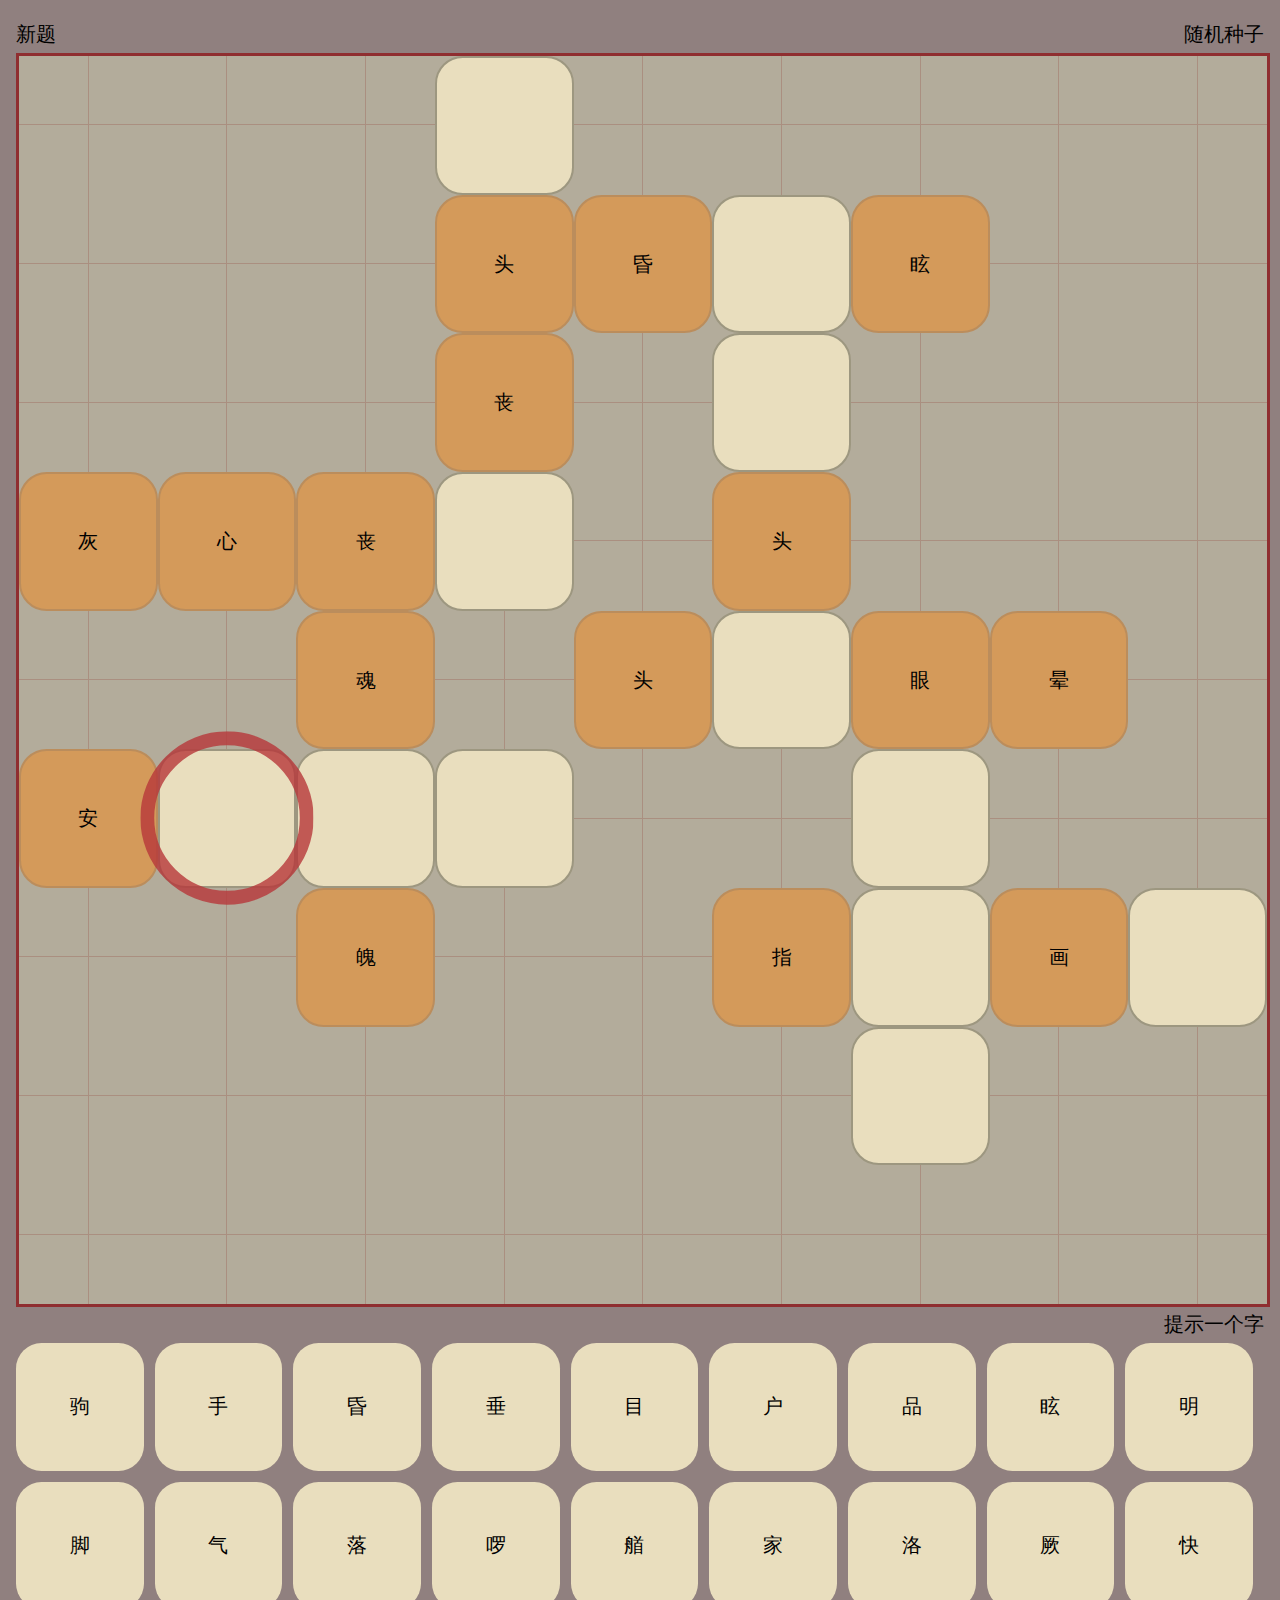
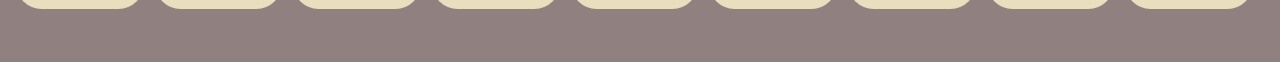
==== index.html @ 53da3534 "Add files via upload" ====
<!DOCTYPE html>
<html lang="zh">

<head>
    <meta charset="UTF-8">
    <meta http-equiv="X-UA-Compatible" content="IE=edge">
    <meta name="viewport"
        content="width=device-width,initial-scale=1.0,maximum-scale=1.0,user-scalable=1.0,user-scalable=no;">
    <title>成语填字</title>
    <style>*{margin: 0;padding: 0;box-sizing: border-box;user-select: none;-webkit-user-select: none;-moz-user-select: none;}html,body{background-color: #90807f;display: flex;flex-direction: column;width: 100%;}.bdp{position: sticky !important;}.bdp>svg{z-index: 20;position: absolute !important;transform: translate(-50%,-50%) !important;display: none;}.rdbd{border-color: #8f2e30;}.st,.space,.suc{z-index: 10;border-radius: 20%;position: relative !important;display: flex;flex-direction: row;align-items: center;justify-content: center;width: 100%;}.st{background-color: #d49a5a;border: 2px #bb8d5c solid;}.space{background-color: #e9debe;border: 2px #9d9780 solid;}.suc{background-color: #dfb831;border: 2px #a19461 solid;}.err{color: #db4345;}main{flex: 1 1 0;margin: 1rem;}main>div:nth-of-type(1),main>div:nth-of-type(4)>div:nth-of-type(1){display: flex;font-size: 1.25rem;margin: .3rem 0;}main>div:nth-of-type(1),main>div:nth-of-type(2){justify-content: space-between;flex-direction: row;}main>div:nth-of-type(2){display: flex;}main>div:nth-of-type(2){height: 0;overflow: hidden;}main>div:nth-of-type(2){transition: height .3s ease-in-out;}main>div:nth-of-type(2).show{height: 2rem;}main>div:nth-of-type(2) input{font-size: 1.2rem;}main>div:nth-of-type(2) input.seed{min-width: 8rem;}main>div:nth-of-type(2) input.button{padding-left: .2rem;padding-right: .2rem;}main>div:nth-of-type(2)>span:nth-of-type(2){display: none;}main>div:nth-of-type(4)>div:nth-of-type(1){flex-direction: row-reverse;}main>div:nth-of-type(5){display: flex;flex-direction: row;align-items: center;justify-content: center;margin: .8rem 0;}main>div:nth-of-type(5)>span{display: none;font-size: 1.5rem;padding: .4rem 1rem;}table,tr,td{border-collapse: collapse;}.bdp>table div{height: 0 !important;position: sticky !important;display: flex;flex-direction: row;}.bdp>table div>span{/* position: absolute !important; */position: relative !important;flex: 1 1 0;display: flex;flex-direction: row;align-items: center;justify-content: center;font-size: 1.25rem;}table,tr{gap: 0 !important;}.bdp>table{background-color: #b3ac9b;width: 100%;border-width: 3px;border-style: solid;display: flex;flex-direction: column;box-sizing: content-box;}tr{flex: 1 1 0;display: flex;flex-direction: row;}.bdp>table>tr:nth-of-type(2n+1){border-bottom: 1px #aa8f80 solid;}.bdp>table>tr>td+td:nth-of-type(2n){border-left: 1px #aa8f80 solid;}td{flex: 1 1 0;}table.bakbd,table.bakbd *{border-style: none;}table.bakbd{width: 100%;display: flex;flex-direction: column;}table.bakbd td>span{display: none;flex-direction: row;align-items: center;justify-content: center;font-size: 1.25rem;}table.bakbd td>span.show{display: flex;width: 92%;height: 92%;background-color: #e9debe;border-radius: 20%;}</style>
    <link rel="icon" href="favicon.ico">
</head>

<body>
    <main>
        <div><span id="xinti">新题</span><span id="suijizhongzi">随机种子</span></div>
        <div><span><input type="text" size="1" readonly="readonly" class="seed"></span><span><input type="text" size="1"
                    placeholder="输入随机种子" class="seed"></span><span><input type="button" size="1" value="自定义随机种子"
                    class="button"></span><span><input type="button" size="1" value="关闭" class="button"></span></div>
        <div class="bdp">
            <svg xmlns="http://www.w3.org/2000/svg" width="16" height="16" fill="none" stroke="#b63739"
                stroke-opacity="0.8" stroke-width="8" viewBox="0 0 100 100">
                <circle cx="50" cy="50" r="46" />
            </svg>
            <table class="rdbd"></table>
        </div>
        <div>
            <div><span id="tishi">提示一个字</span></div>
            <div>
                <table class="bakbd"></table>
            </div>
        </div>
        <div><span id="xinti2">新题</span></div>
    </main>
    <script src="all.s.js"></script>
</body>

</html>
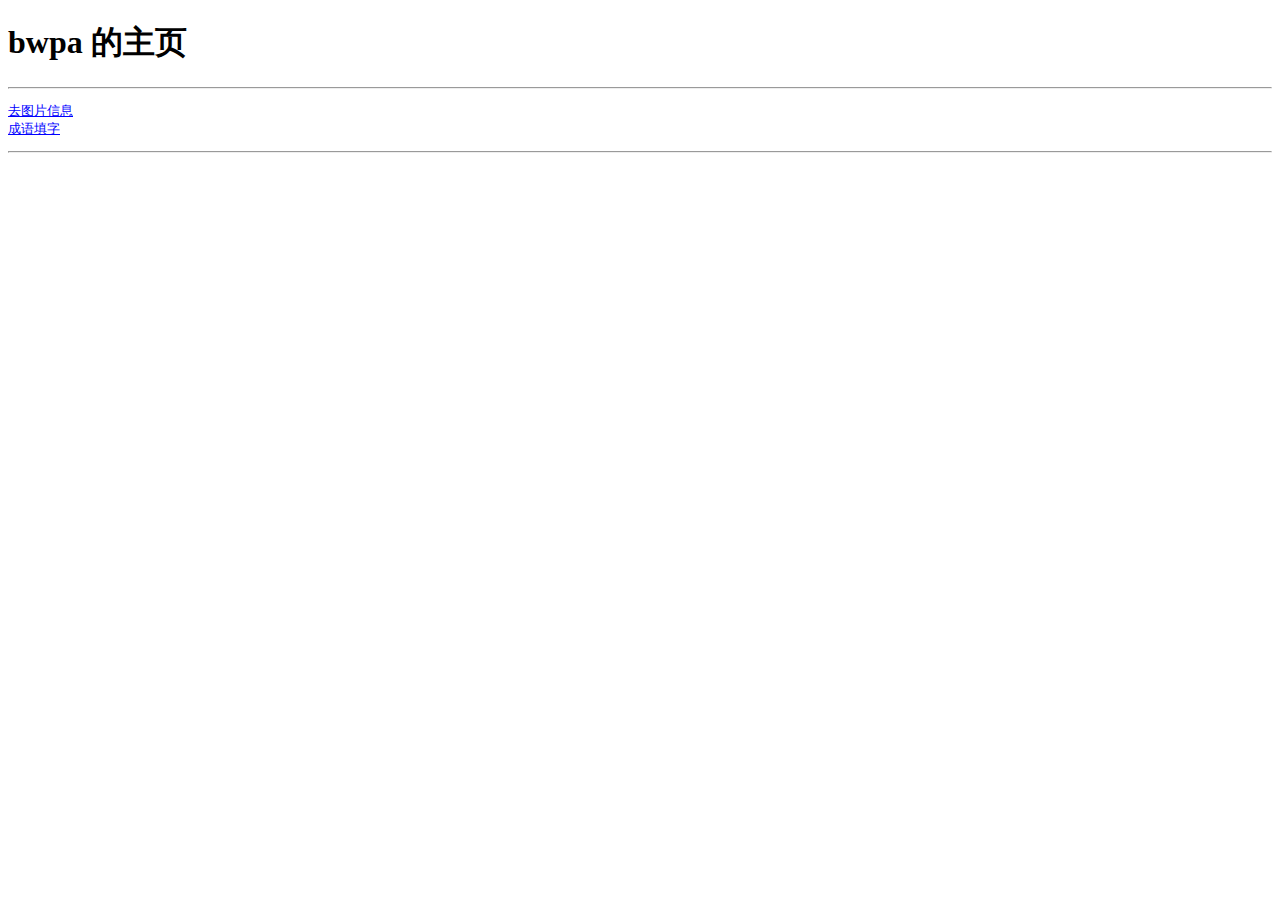
==== commit a6e257c7: "Create index.html" ====
--- a/index.html
+++ b/index.html
@@ -1,38 +1,27 @@
 <!DOCTYPE html>
-<html lang="zh">
+<html>
 
 <head>
-    <meta charset="UTF-8">
-    <meta http-equiv="X-UA-Compatible" content="IE=edge">
-    <meta name="viewport"
-        content="width=device-width,initial-scale=1.0,maximum-scale=1.0,user-scalable=1.0,user-scalable=no;">
-    <title>成语填字</title>
-    <style>*{margin: 0;padding: 0;box-sizing: border-box;user-select: none;-webkit-user-select: none;-moz-user-select: none;}html,body{background-color: #90807f;display: flex;flex-direction: column;width: 100%;}.bdp{position: sticky !important;}.bdp>svg{z-index: 20;position: absolute !important;transform: translate(-50%,-50%) !important;display: none;}.rdbd{border-color: #8f2e30;}.st,.space,.suc{z-index: 10;border-radius: 20%;position: relative !important;display: flex;flex-direction: row;align-items: center;justify-content: center;width: 100%;}.st{background-color: #d49a5a;border: 2px #bb8d5c solid;}.space{background-color: #e9debe;border: 2px #9d9780 solid;}.suc{background-color: #dfb831;border: 2px #a19461 solid;}.err{color: #db4345;}main{flex: 1 1 0;margin: 1rem;}main>div:nth-of-type(1),main>div:nth-of-type(4)>div:nth-of-type(1){display: flex;font-size: 1.25rem;margin: .3rem 0;}main>div:nth-of-type(1),main>div:nth-of-type(2){justify-content: space-between;flex-direction: row;}main>div:nth-of-type(2){display: flex;}main>div:nth-of-type(2){height: 0;overflow: hidden;}main>div:nth-of-type(2){transition: height .3s ease-in-out;}main>div:nth-of-type(2).show{height: 2rem;}main>div:nth-of-type(2) input{font-size: 1.2rem;}main>div:nth-of-type(2) input.seed{min-width: 8rem;}main>div:nth-of-type(2) input.button{padding-left: .2rem;padding-right: .2rem;}main>div:nth-of-type(2)>span:nth-of-type(2){display: none;}main>div:nth-of-type(4)>div:nth-of-type(1){flex-direction: row-reverse;}main>div:nth-of-type(5){display: flex;flex-direction: row;align-items: center;justify-content: center;margin: .8rem 0;}main>div:nth-of-type(5)>span{display: none;font-size: 1.5rem;padding: .4rem 1rem;}table,tr,td{border-collapse: collapse;}.bdp>table div{height: 0 !important;position: sticky !important;display: flex;flex-direction: row;}.bdp>table div>span{/* position: absolute !important; */position: relative !important;flex: 1 1 0;display: flex;flex-direction: row;align-items: center;justify-content: center;font-size: 1.25rem;}table,tr{gap: 0 !important;}.bdp>table{background-color: #b3ac9b;width: 100%;border-width: 3px;border-style: solid;display: flex;flex-direction: column;box-sizing: content-box;}tr{flex: 1 1 0;display: flex;flex-direction: row;}.bdp>table>tr:nth-of-type(2n+1){border-bottom: 1px #aa8f80 solid;}.bdp>table>tr>td+td:nth-of-type(2n){border-left: 1px #aa8f80 solid;}td{flex: 1 1 0;}table.bakbd,table.bakbd *{border-style: none;}table.bakbd{width: 100%;display: flex;flex-direction: column;}table.bakbd td>span{display: none;flex-direction: row;align-items: center;justify-content: center;font-size: 1.25rem;}table.bakbd td>span.show{display: flex;width: 92%;height: 92%;background-color: #e9debe;border-radius: 20%;}</style>
-    <link rel="icon" href="favicon.ico">
+  <meta charset="UTF-8">
+  <meta http-equiv="X-UA-Compatible" content="IE=edge">
+  <meta name="viewport"
+    content="width=device-width,initial-scale=1.0,maximum-scale=1.0,user-scalable=1.0,user-scalable=no;">
+  <title>bwpa 的主页</title>
+  <style type="text/css">
+    a {
+      color: blue;
+    }
+  </style>
 </head>
 
 <body>
-    <main>
-        <div><span id="xinti">新题</span><span id="suijizhongzi">随机种子</span></div>
-        <div><span><input type="text" size="1" readonly="readonly" class="seed"></span><span><input type="text" size="1"
-                    placeholder="输入随机种子" class="seed"></span><span><input type="button" size="1" value="自定义随机种子"
-                    class="button"></span><span><input type="button" size="1" value="关闭" class="button"></span></div>
-        <div class="bdp">
-            <svg xmlns="http://www.w3.org/2000/svg" width="16" height="16" fill="none" stroke="#b63739"
-                stroke-opacity="0.8" stroke-width="8" viewBox="0 0 100 100">
-                <circle cx="50" cy="50" r="46" />
-            </svg>
-            <table class="rdbd"></table>
-        </div>
-        <div>
-            <div><span id="tishi">提示一个字</span></div>
-            <div>
-                <table class="bakbd"></table>
-            </div>
-        </div>
-        <div><span id="xinti2">新题</span></div>
-    </main>
-    <script src="all.s.js"></script>
+  <h1>bwpa 的主页</h1>
+  <hr>
+  <pre>
+<a href="img/">去图片信息</a>
+<a href="cy/">成语填字</a>
+</pre>
+  <hr>
 </body>
 
 </html>
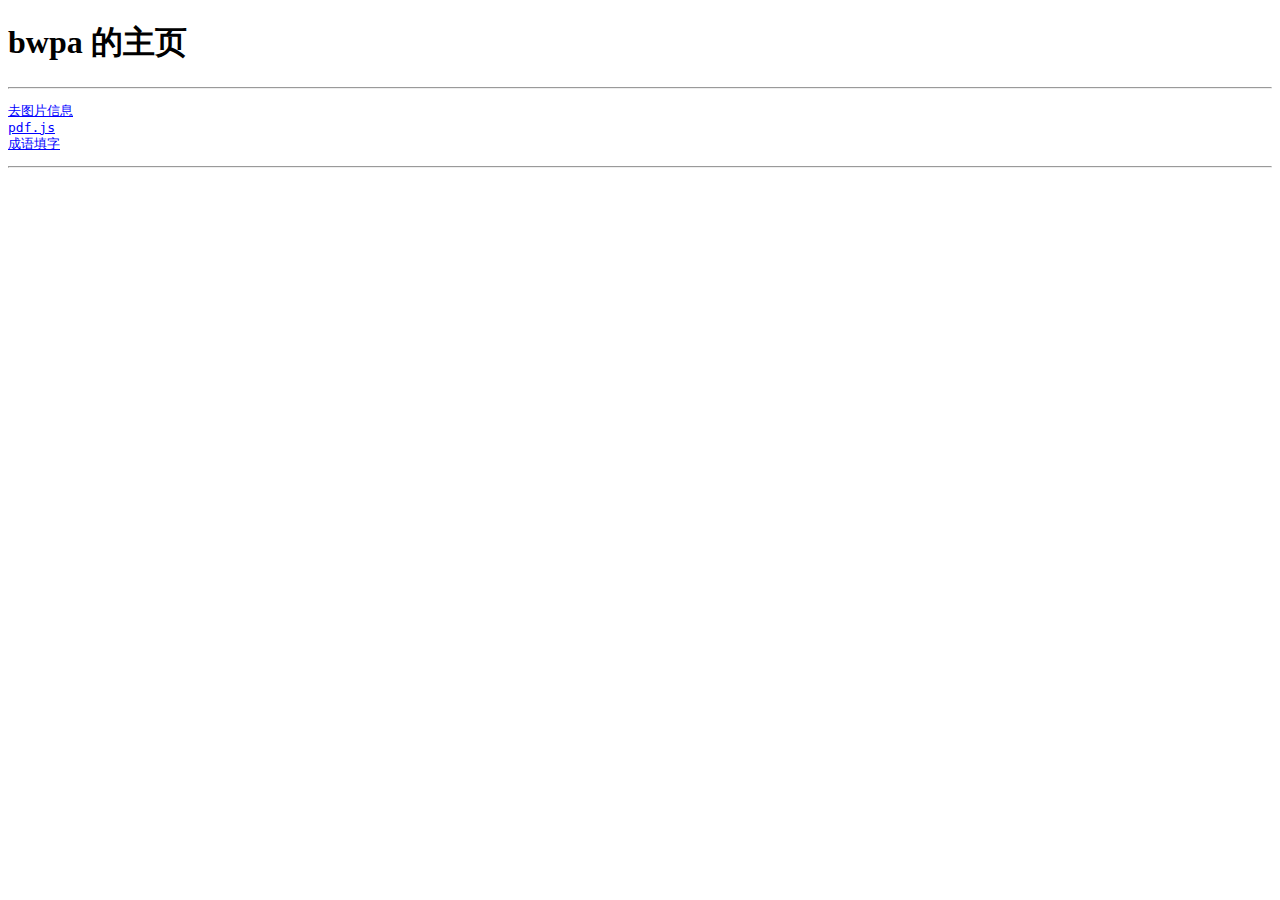
==== commit 2893f955: "Update index.html" ====
--- a/index.html
+++ b/index.html
@@ -19,6 +19,7 @@
   <hr>
   <pre>
 <a href="img/">去图片信息</a>
+<a href="pdf/">pdf.js</a>
 <a href="cy/">成语填字</a>
 </pre>
   <hr>
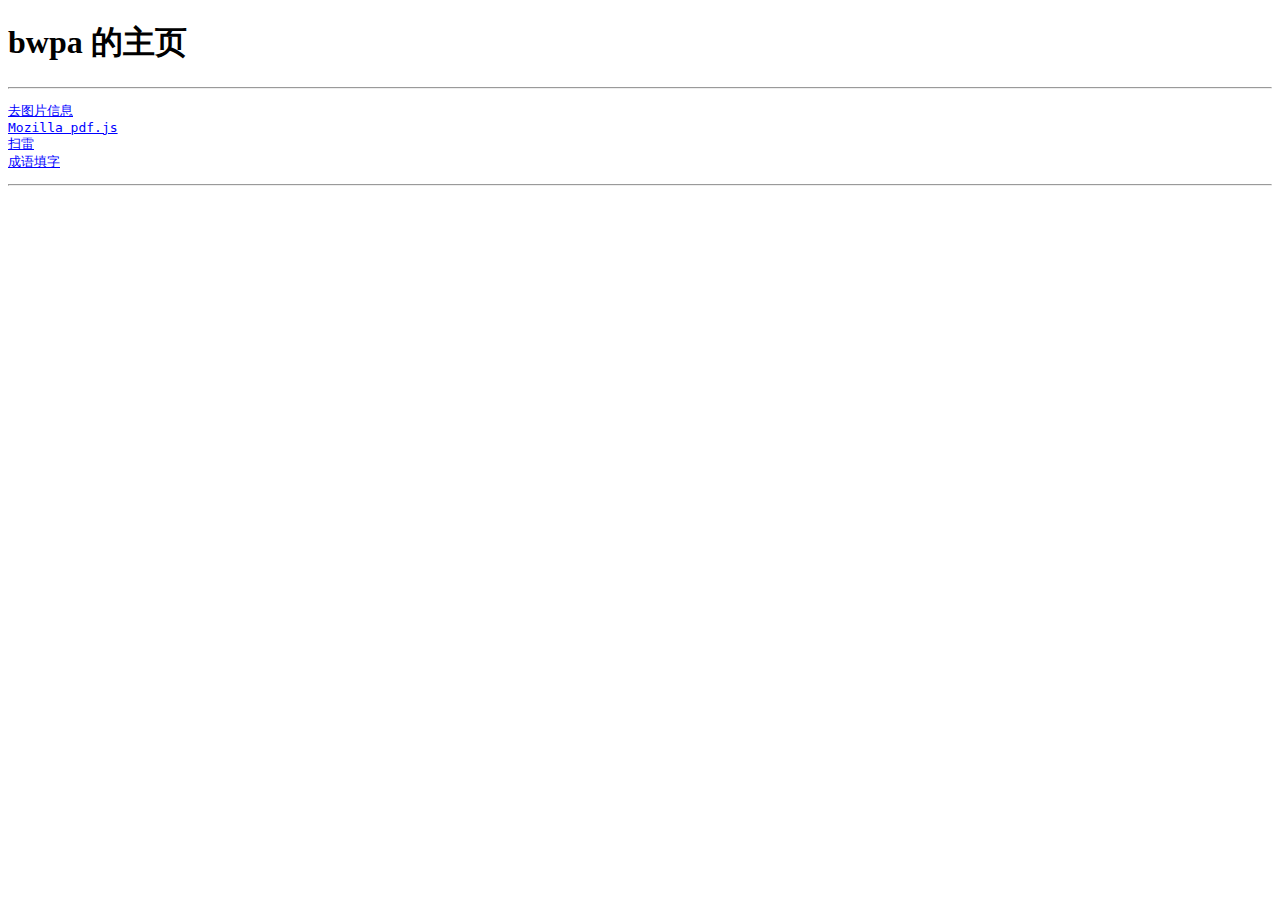
==== commit 16fc7e2d: "Update index.html" ====
--- a/index.html
+++ b/index.html
@@ -19,7 +19,8 @@
   <hr>
   <pre>
 <a href="img/">去图片信息</a>
-<a href="pdf/">pdf.js</a>
+<a href="pdf/">Mozilla pdf.js</a>
+<a href="saolei/">扫雷</a>
 <a href="cy/">成语填字</a>
 </pre>
   <hr>
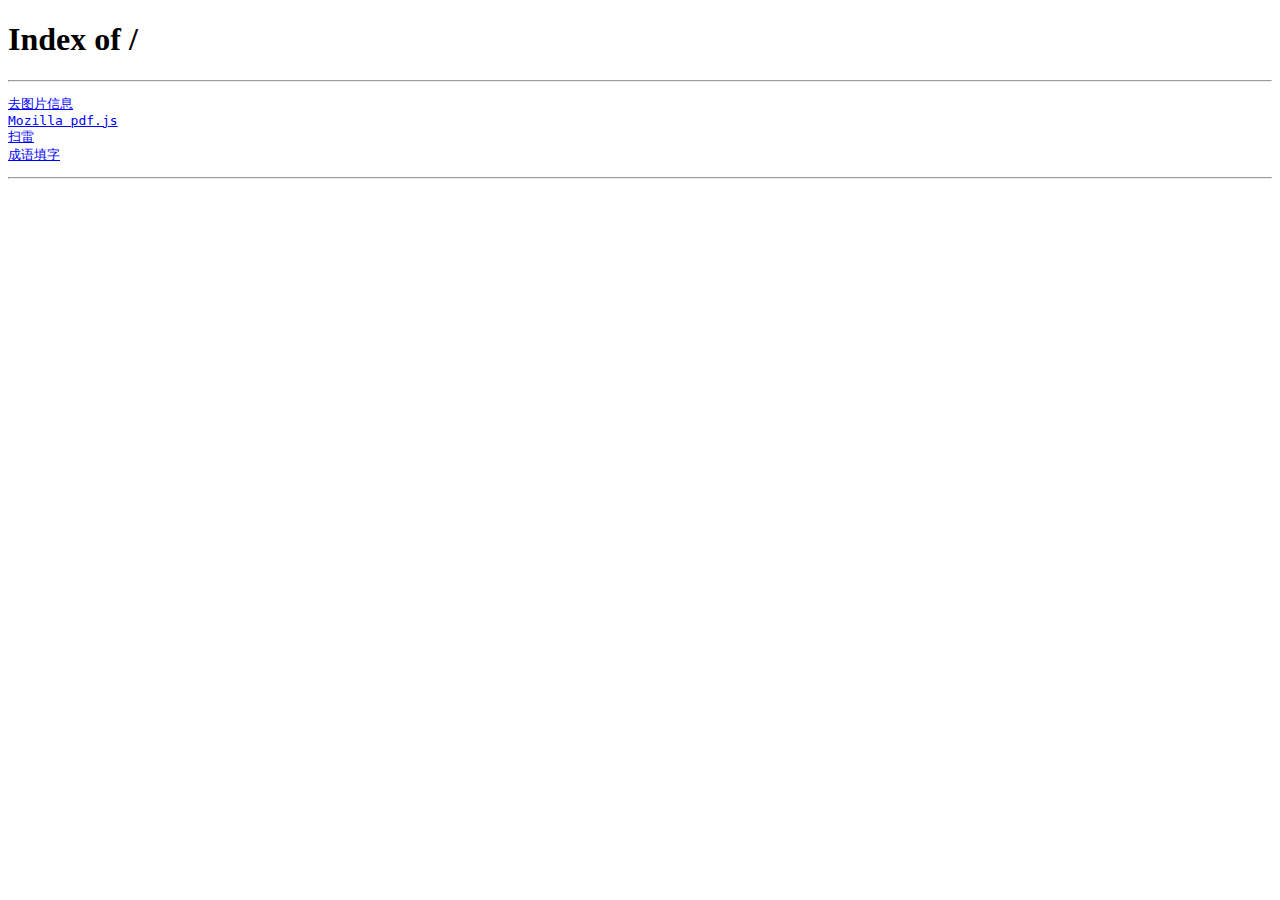
==== commit ccd47a39: "Update index.html" ====
--- a/index.html
+++ b/index.html
@@ -4,9 +4,10 @@
 <head>
   <meta charset="UTF-8">
   <meta http-equiv="X-UA-Compatible" content="IE=edge">
-  <meta name="viewport"
-    content="width=device-width,initial-scale=1.0,maximum-scale=1.0,user-scalable=1.0,user-scalable=no;">
-  <title>bwpa 的主页</title>
+  <!-- <meta name="viewport"
+    content="width=device-width,initial-scale=1.0,maximum-scale=1.0,user-scalable=1.0,user-scalable=no;"> -->
+  <meta name="viewport" content="width=device-width,initial-scale=1.0;">
+  <title>Index of /</title>
   <style type="text/css">
     a {
       color: blue;
@@ -15,7 +16,7 @@
 </head>
 
 <body>
-  <h1>bwpa 的主页</h1>
+  <h1>Index of /</h1>
   <hr>
   <pre>
 <a href="img/">去图片信息</a>
